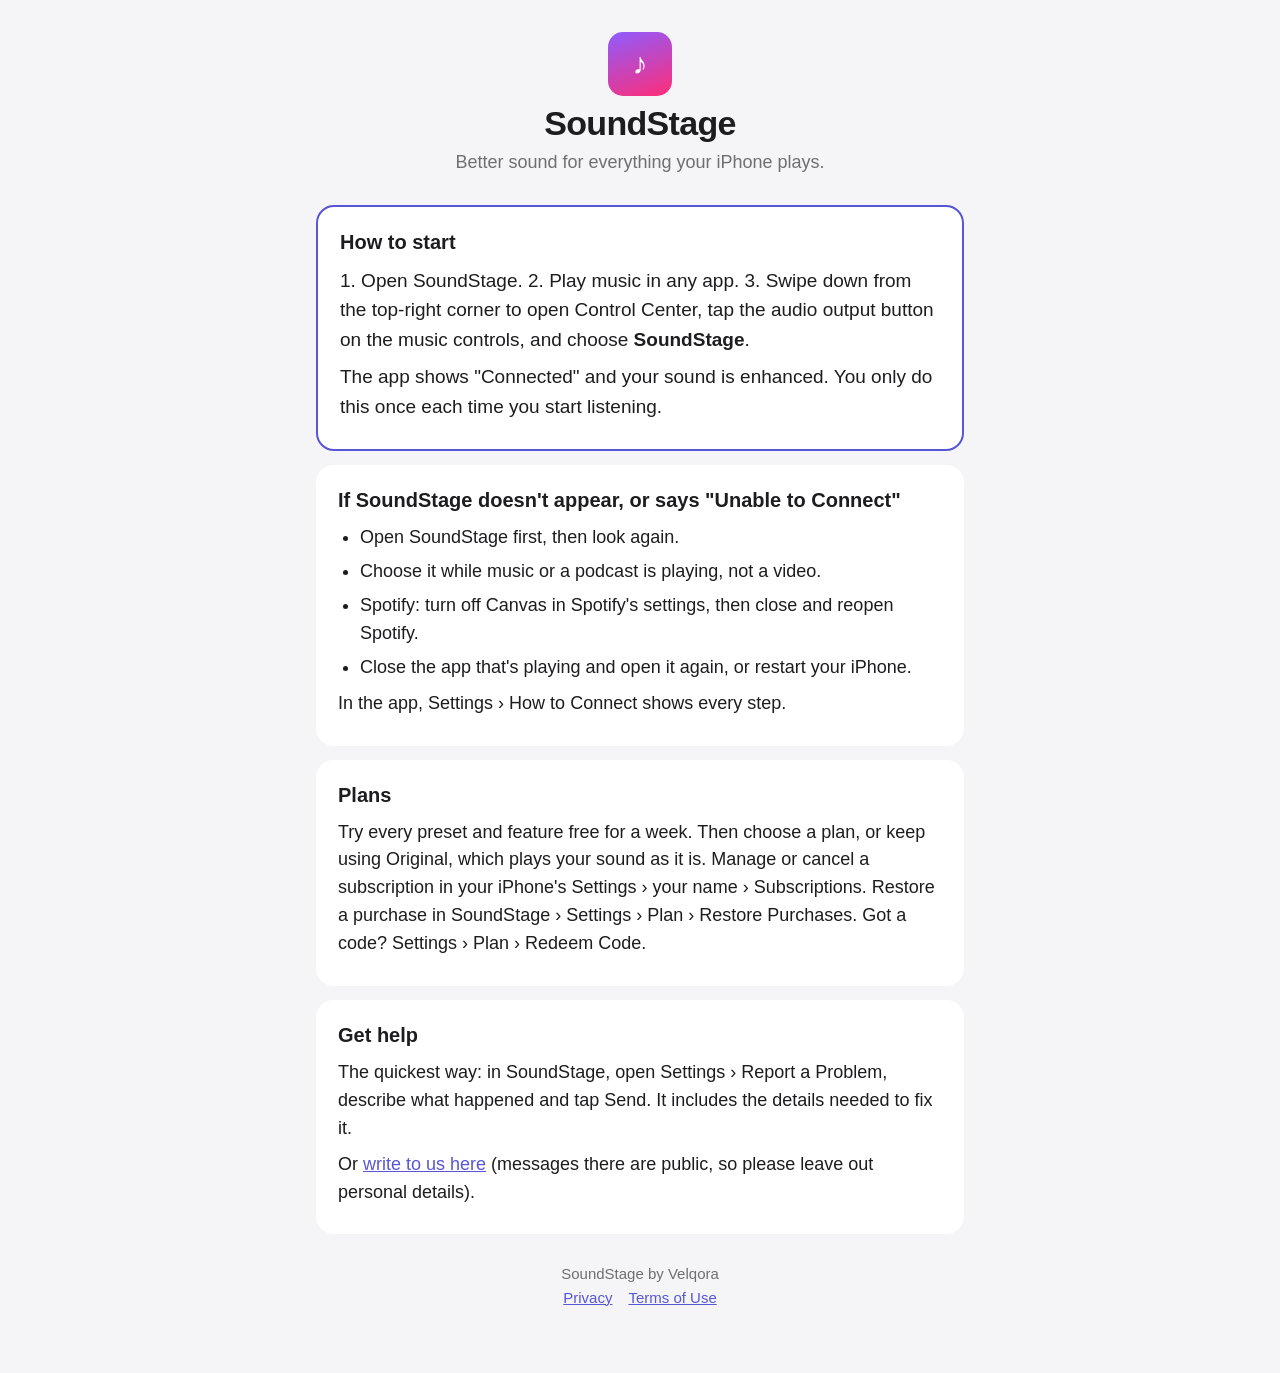
==== index.html @ bc8898e5 "Support and privacy pages" ====
<!doctype html>
<html lang="en">
<head>
<meta charset="utf-8">
<meta name="viewport" content="width=device-width, initial-scale=1">
<title>SoundStage Support</title>
<meta name="description" content="Help with SoundStage: better sound for everything your iPhone plays.">
<link rel="stylesheet" href="style.css">
</head>
<body>
<main>
  <header>
    <div class="mark" aria-hidden="true">♪</div>
    <h1>SoundStage</h1>
    <p>Better sound for everything your iPhone plays.</p>
  </header>

  <section class="short">
    <h2>How to start</h2>
    <p>1. Open SoundStage. 2. Play music in any app. 3. Swipe down from the top-right corner to open Control Center,
    tap the audio output button on the music controls, and choose <strong>SoundStage</strong>.</p>
    <p>The app shows "Connected" and your sound is enhanced. You only do this once each time you start listening.</p>
  </section>

  <section>
    <h2>If SoundStage doesn't appear, or says "Unable to Connect"</h2>
    <ul>
      <li>Open SoundStage first, then look again.</li>
      <li>Choose it while music or a podcast is playing, not a video.</li>
      <li>Spotify: turn off Canvas in Spotify's settings, then close and reopen Spotify.</li>
      <li>Close the app that's playing and open it again, or restart your iPhone.</li>
    </ul>
    <p>In the app, Settings › How to Connect shows every step.</p>
  </section>

  <section>
    <h2>Plans</h2>
    <p>Try every preset and feature free for a week. Then choose a plan, or keep using Original, which plays your sound
    as it is. Manage or cancel a subscription in your iPhone's Settings › your name › Subscriptions. Restore a purchase
    in SoundStage › Settings › Plan › Restore Purchases. Got a code? Settings › Plan › Redeem Code.</p>
  </section>

  <section>
    <h2>Get help</h2>
    <p>The quickest way: in SoundStage, open Settings › Report a Problem, describe what happened and tap Send. It
    includes the details needed to fix it.</p>
    <p>Or <a href="https://github.com/cooldude-91/soundstage-app/issues/new">write to us here</a> (messages there are public, so please leave out personal details).</p>
  </section>

  <footer>
    SoundStage by Velqora
    <br><a href="privacy/">Privacy</a><a href="https://www.apple.com/legal/internet-services/itunes/dev/stdeula/">Terms of Use</a>
  </footer>
</main>
</body>
</html>
---- style.css ----
:root {
  --bg: #f5f5f7;
  --card: #ffffff;
  --text: #1d1d1f;
  --muted: #6e6e73;
  --accent: #5856d6;
  --line: #e5e5ea;
}
@media (prefers-color-scheme: dark) {
  :root {
    --bg: #000000;
    --card: #1c1c1e;
    --text: #f5f5f7;
    --muted: #a1a1a6;
    --accent: #7d7aff;
    --line: #38383a;
  }
}
* { box-sizing: border-box; }
body {
  margin: 0;
  background: var(--bg);
  color: var(--text);
  font: 18px/1.55 -apple-system, BlinkMacSystemFont, "SF Pro Text", "Helvetica Neue", Arial, sans-serif;
  -webkit-text-size-adjust: 100%;
}
main { max-width: 680px; margin: 0 auto; padding: 32px 16px 64px; }
header { text-align: center; margin-bottom: 28px; }
header h1 { font-size: 34px; line-height: 1.15; margin: 8px 0 6px; letter-spacing: -0.02em; }
header p { color: var(--muted); margin: 0; }
.mark {
  width: 64px; height: 64px; margin: 0 auto; border-radius: 15px;
  background: linear-gradient(160deg, #8e5cff, #ff2d78);
  display: flex; align-items: center; justify-content: center; color: #fff; font-size: 30px;
}
section { background: var(--card); border-radius: 18px; padding: 20px 22px; margin: 14px 0; }
section h2 { font-size: 20px; margin: 0 0 8px; }
section p { margin: 8px 0; }
section ul { margin: 8px 0; padding-left: 22px; }
section li { margin: 6px 0; }
.short { border: 2px solid var(--accent); }
.short p { font-size: 19px; }
a { color: var(--accent); }
footer { text-align: center; color: var(--muted); font-size: 15px; margin-top: 28px; }
footer a { margin: 0 8px; }
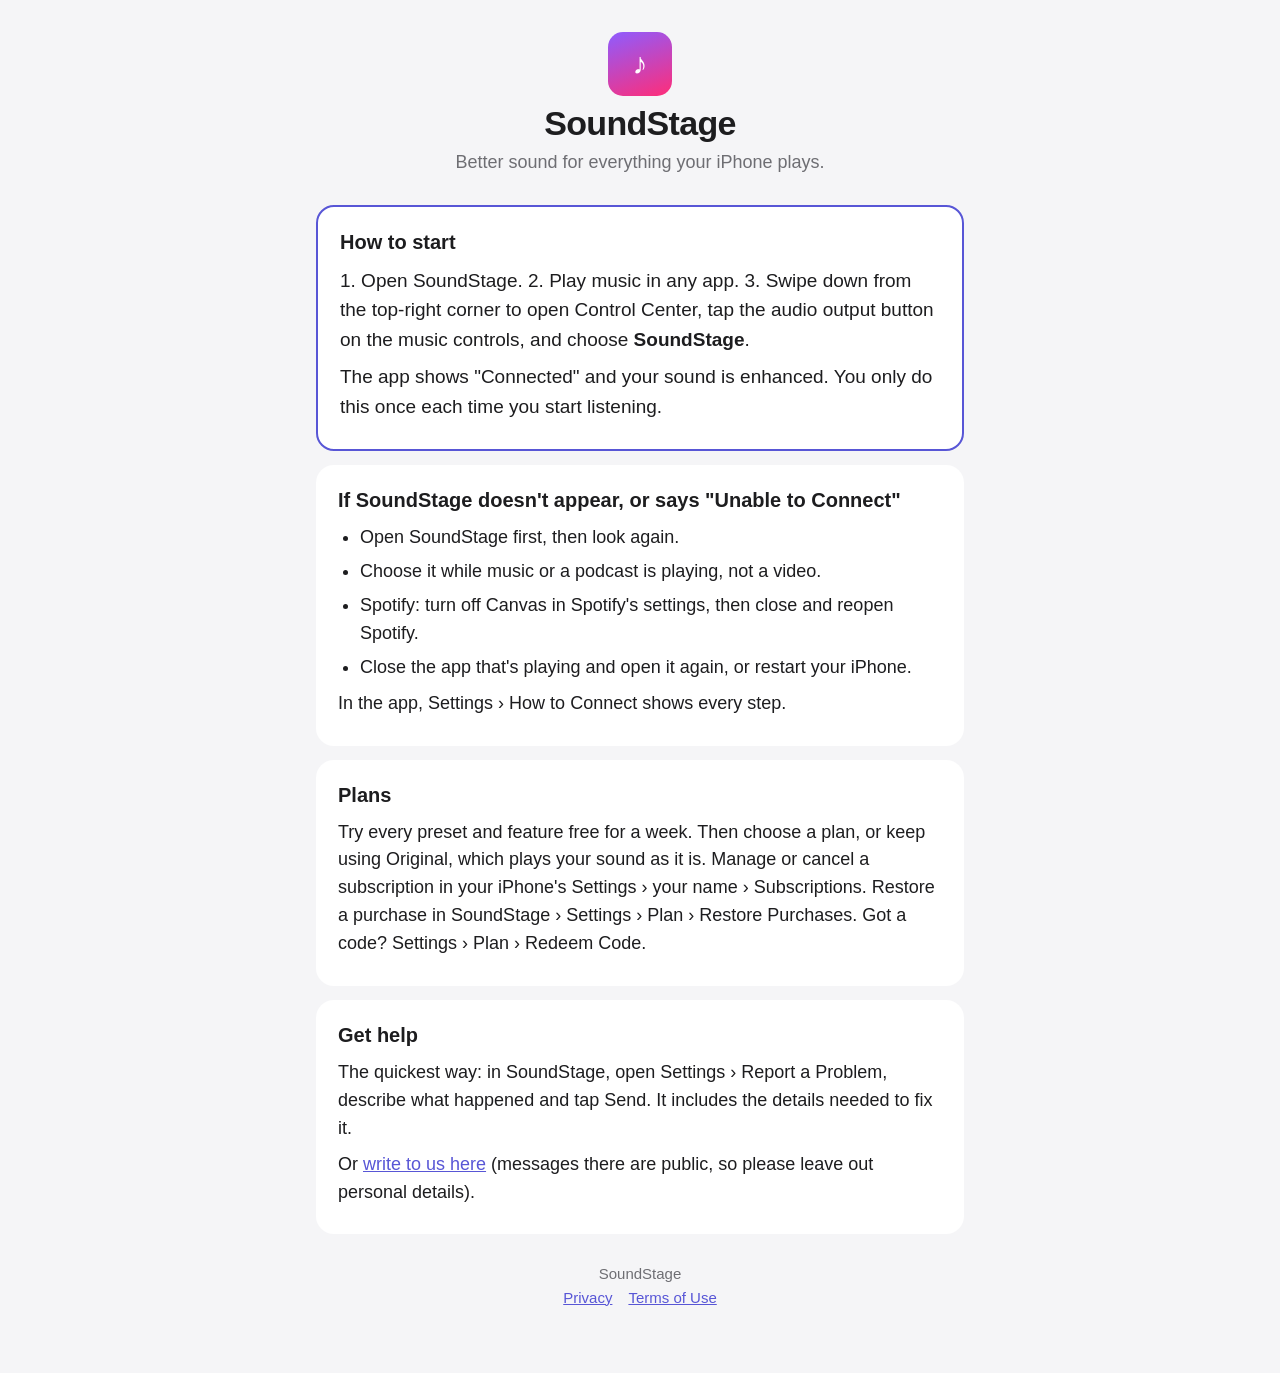
==== commit 95ae8173: "The launch offer file; the footer names the app alone" ====
--- a/index.html
+++ b/index.html
@@ -48,7 +48,7 @@
   </section>
 
   <footer>
-    SoundStage by Velqora
+    SoundStage
     <br><a href="privacy/">Privacy</a><a href="https://www.apple.com/legal/internet-services/itunes/dev/stdeula/">Terms of Use</a>
   </footer>
 </main>
